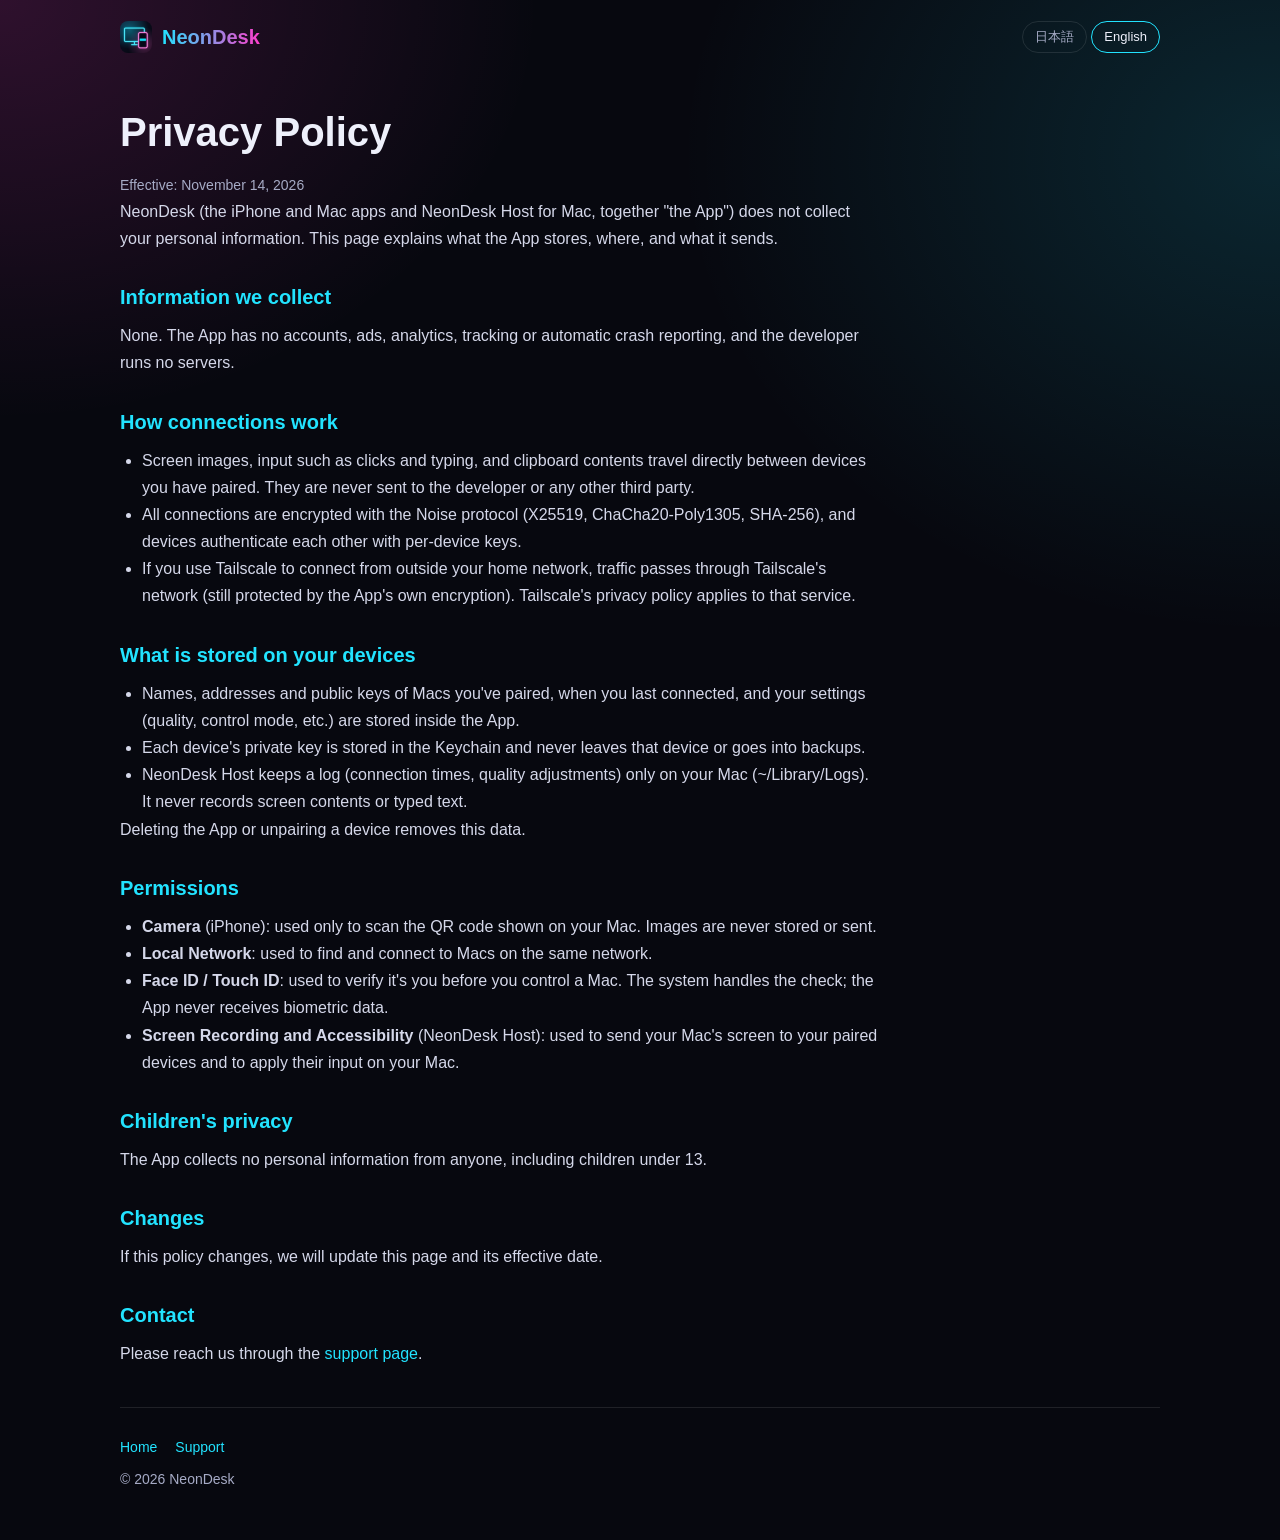
==== privacy.html @ fb0a2e22 "🚀 NeonDesk の配布ページを公開 Co-Authored-By: Claude Opus 5.5 <noreply@anthropic.com>" ====
<!doctype html>
<html lang="ja">
<head>
<meta charset="utf-8">
<meta name="viewport" content="width=device-width, initial-scale=1">
<title>プライバシーポリシー — NeonDesk</title>
<meta name="title-ja" content="プライバシーポリシー — NeonDesk">
<meta name="title-en" content="Privacy Policy — NeonDesk">
<link rel="icon" href="favicon.png">
<link rel="stylesheet" href="style.css">
</head>
<body>
<div class="wrap">
  <header>
    <a class="brand" href="./"><img src="img/icon.png" alt=""><span class="grad">NeonDesk</span></a>
    <div class="langs"><button data-lang="ja">日本語</button> <button data-lang="en">English</button></div>
  </header>

  <article class="doc" lang="ja">
    <h1>プライバシーポリシー</h1>
    <p class="meta">施行日：2026 年 11 月 14 日</p>
    <p>NeonDesk（iPhone 版・Mac 版のアプリと、Mac 用の NeonDesk Host。以下「本アプリ」）は、あなたの個人情報を集めません。このページでは、本アプリが何をどこに保存し、何を送るのかを説明します。</p>

    <h2>集める情報</h2>
    <p>ありません。本アプリには、アカウント、広告、アクセス解析、行動の追跡、クラッシュの自動送信のいずれもありません。開発者が運営するサーバーもありません。</p>

    <h2>通信について</h2>
    <ul>
      <li>画面の映像、クリック・文字入力などの操作、クリップボードの内容は、あなたがペアリングした機器どうしで直接やりとりされます。開発者やほかの第三者には送られません。</li>
      <li>通信はすべて Noise プロトコル（X25519・ChaCha20-Poly1305・SHA-256）で暗号化され、機器ごとの鍵で互いを確かめます。</li>
      <li>外出先からつなぐために Tailscale を使う場合、通信は Tailscale のネットワークを通ります（中身は本アプリの暗号化で守られたままです）。Tailscale の扱いは Tailscale のプライバシーポリシーに従います。</li>
    </ul>

    <h2>機器の中に保存するもの</h2>
    <ul>
      <li>ペアリングした Mac の名前・アドレス・公開鍵、最後につないだ日時、設定（画質・操作モードなど）：アプリの中に保存します。</li>
      <li>機器ごとの秘密鍵：キーチェーンに保存し、ほかの機器やバックアップには移りません。</li>
      <li>NeonDesk Host のログ（つないだ時刻・画質の調整など）：Mac の中（~/Library/Logs）にだけ保存します。画面の内容や入力した文字は記録しません。</li>
    </ul>
    <p>これらはアプリを削除するか、アプリ内でペアリングを解除すると消えます。</p>

    <h2>使う機能と許可</h2>
    <ul>
      <li><b>カメラ</b>（iPhone）：Mac に表示された QR コードを読み取るためだけに使い、画像は保存も送信もしません。</li>
      <li><b>ローカルネットワーク</b>：同じネットワークにある Mac を見つけてつなぐために使います。</li>
      <li><b>Face ID / Touch ID</b>：Mac を操作する前に本人確認をするために使います。判定は OS が行い、本アプリは生体情報を受け取りません。</li>
      <li><b>画面収録・アクセシビリティ</b>（NeonDesk Host）：ペアリングした機器に Mac の画面を送り、そこからの操作を Mac に届けるために使います。</li>
    </ul>

    <h2>子どものプライバシー</h2>
    <p>本アプリは誰の個人情報も集めないため、13 歳未満の子どもの情報も集めません。</p>

    <h2>このポリシーの変更</h2>
    <p>内容を変えるときは、このページを更新し、施行日を改めます。</p>

    <h2>お問い合わせ</h2>
    <p><a href="support.html">サポートページ</a>からお問い合わせください。</p>
  </article>

  <article class="doc" lang="en">
    <h1>Privacy Policy</h1>
    <p class="meta">Effective: November 14, 2026</p>
    <p>NeonDesk (the iPhone and Mac apps and NeonDesk Host for Mac, together "the App") does not collect your personal information. This page explains what the App stores, where, and what it sends.</p>

    <h2>Information we collect</h2>
    <p>None. The App has no accounts, ads, analytics, tracking or automatic crash reporting, and the developer runs no servers.</p>

    <h2>How connections work</h2>
    <ul>
      <li>Screen images, input such as clicks and typing, and clipboard contents travel directly between devices you have paired. They are never sent to the developer or any other third party.</li>
      <li>All connections are encrypted with the Noise protocol (X25519, ChaCha20-Poly1305, SHA-256), and devices authenticate each other with per-device keys.</li>
      <li>If you use Tailscale to connect from outside your home network, traffic passes through Tailscale's network (still protected by the App's own encryption). Tailscale's privacy policy applies to that service.</li>
    </ul>

    <h2>What is stored on your devices</h2>
    <ul>
      <li>Names, addresses and public keys of Macs you've paired, when you last connected, and your settings (quality, control mode, etc.) are stored inside the App.</li>
      <li>Each device's private key is stored in the Keychain and never leaves that device or goes into backups.</li>
      <li>NeonDesk Host keeps a log (connection times, quality adjustments) only on your Mac (~/Library/Logs). It never records screen contents or typed text.</li>
    </ul>
    <p>Deleting the App or unpairing a device removes this data.</p>

    <h2>Permissions</h2>
    <ul>
      <li><b>Camera</b> (iPhone): used only to scan the QR code shown on your Mac. Images are never stored or sent.</li>
      <li><b>Local Network</b>: used to find and connect to Macs on the same network.</li>
      <li><b>Face ID / Touch ID</b>: used to verify it's you before you control a Mac. The system handles the check; the App never receives biometric data.</li>
      <li><b>Screen Recording and Accessibility</b> (NeonDesk Host): used to send your Mac's screen to your paired devices and to apply their input on your Mac.</li>
    </ul>

    <h2>Children's privacy</h2>
    <p>The App collects no personal information from anyone, including children under 13.</p>

    <h2>Changes</h2>
    <p>If this policy changes, we will update this page and its effective date.</p>

    <h2>Contact</h2>
    <p>Please reach us through the <a href="support.html">support page</a>.</p>
  </article>

  <footer>
    <nav>
      <a href="./"><span lang="ja">トップ</span><span lang="en">Home</span></a>
      <a href="support.html"><span lang="ja">サポート</span><span lang="en">Support</span></a>
    </nav>
    <div>© 2026 NeonDesk</div>
  </footer>
</div>
<script src="lang.js"></script>
</body>
</html>
---- style.css ----
:root {
  --bg: #07080f;
  --panel: rgba(255, 255, 255, 0.04);
  --line: rgba(255, 255, 255, 0.10);
  --text: #eef0fb;
  --dim: #a6abc6;
  --cyan: #22e3ff;
  --pink: #ff3dcc;
  --lime: #b8ff5c;
}
* { box-sizing: border-box; margin: 0; padding: 0; }
html { scroll-behavior: smooth; }
body {
  font-family: -apple-system, BlinkMacSystemFont, "Hiragino Sans", "Hiragino Kaku Gothic ProN", "Segoe UI", sans-serif;
  color: var(--text);
  background:
    radial-gradient(900px 700px at 0% 0%, rgba(255, 61, 204, 0.16), transparent 60%),
    radial-gradient(1000px 800px at 100% 10%, rgba(34, 227, 255, 0.14), transparent 60%),
    var(--bg);
  line-height: 1.7;
  -webkit-font-smoothing: antialiased;
}
a { color: var(--cyan); text-decoration: none; }
a:hover { text-decoration: underline; }
.wrap { max-width: 1080px; margin: 0 auto; padding: 0 20px; }

/* 言語の切り替え: <html lang> に合わせて片方だけ出す */
html[lang="ja"] [lang="en"]:not(html), html[lang="en"] [lang="ja"]:not(html) { display: none !important; }

header { display: flex; align-items: center; justify-content: space-between; padding: 20px 0; }
.brand { display: flex; align-items: center; gap: 10px; font-weight: 800; font-size: 20px; color: var(--text); }
.brand img { width: 32px; height: 32px; border-radius: 8px; }
.grad { background: linear-gradient(90deg, var(--cyan), var(--pink)); -webkit-background-clip: text; background-clip: text; color: transparent; }
.langs button {
  background: none; border: 1px solid var(--line); color: var(--dim); border-radius: 999px;
  padding: 4px 12px; font: inherit; font-size: 13px; cursor: pointer;
}
.langs button[aria-pressed="true"] { color: var(--text); border-color: var(--cyan); }

.hero { padding: 48px 0 24px; text-align: center; }
.hero h1 { font-size: clamp(38px, 7vw, 72px); line-height: 1.12; font-weight: 800; letter-spacing: -0.02em; }
.hero p.lead { margin: 18px auto 0; max-width: 640px; font-size: clamp(16px, 2.2vw, 20px); color: var(--dim); }
.cta { display: flex; flex-wrap: wrap; justify-content: center; gap: 12px; margin-top: 28px; }
.btn {
  display: inline-flex; align-items: center; gap: 8px; padding: 13px 22px; border-radius: 14px;
  font-weight: 700; font-size: 16px; border: 1px solid var(--line); color: var(--text); background: var(--panel);
}
.btn.primary { background: var(--cyan); color: #04121a; border-color: transparent; box-shadow: 0 0 28px rgba(34, 227, 255, 0.45); }
.btn:hover { text-decoration: none; filter: brightness(1.08); }
.btn.disabled { opacity: 0.55; pointer-events: none; }
.note { margin-top: 10px; font-size: 13px; color: var(--dim); }
.shot { display: block; width: 100%; max-width: 980px; margin: 36px auto 0; border-radius: 22px; border: 1px solid var(--line);
  box-shadow: 0 30px 90px rgba(0, 0, 0, 0.55), 0 0 80px rgba(34, 227, 255, 0.12); }

section { padding: 56px 0; }
section h2 { font-size: clamp(26px, 4vw, 36px); line-height: 1.25; margin-bottom: 18px; }
.grid { display: grid; grid-template-columns: repeat(auto-fit, minmax(240px, 1fr)); gap: 16px; }
.card { background: var(--panel); border: 1px solid var(--line); border-radius: 18px; padding: 22px; }
.card h3 { font-size: 18px; margin-bottom: 6px; }
.card p { color: var(--dim); font-size: 15px; }
.steps { counter-reset: s; list-style: none; display: grid; gap: 12px; }
.steps li { counter-increment: s; position: relative; padding: 16px 18px 16px 62px; background: var(--panel); border: 1px solid var(--line); border-radius: 16px; }
.steps li::before {
  content: counter(s); position: absolute; left: 16px; top: 14px; width: 32px; height: 32px; border-radius: 50%;
  background: var(--cyan); color: #04121a; font-weight: 800; display: grid; place-items: center;
}
.steps li b { display: block; }
.steps li span { color: var(--dim); font-size: 15px; }
.split { display: grid; grid-template-columns: 1fr 1fr; gap: 28px; align-items: center; }
.split img { width: 100%; border-radius: 18px; border: 1px solid var(--line); }
@media (max-width: 760px) { .split { grid-template-columns: 1fr; } }

.doc { max-width: 760px; }
.doc h1 { font-size: clamp(28px, 5vw, 40px); margin: 24px 0 8px; }
.doc h2 { font-size: 20px; margin: 28px 0 8px; color: var(--cyan); }
.doc p, .doc li { color: #d5d8ea; }
.doc ul { padding-left: 22px; }
.doc .meta { color: var(--dim); font-size: 14px; }
details { background: var(--panel); border: 1px solid var(--line); border-radius: 14px; padding: 14px 18px; margin: 10px 0; }
details summary { cursor: pointer; font-weight: 700; }
details p { margin-top: 8px; color: #d5d8ea; }
code { background: rgba(255, 255, 255, 0.08); padding: 1px 6px; border-radius: 6px; font-size: 0.92em; }

footer { border-top: 1px solid var(--line); margin-top: 40px; padding: 28px 0 48px; color: var(--dim); font-size: 14px; }
footer nav { display: flex; flex-wrap: wrap; gap: 18px; margin-bottom: 8px; }
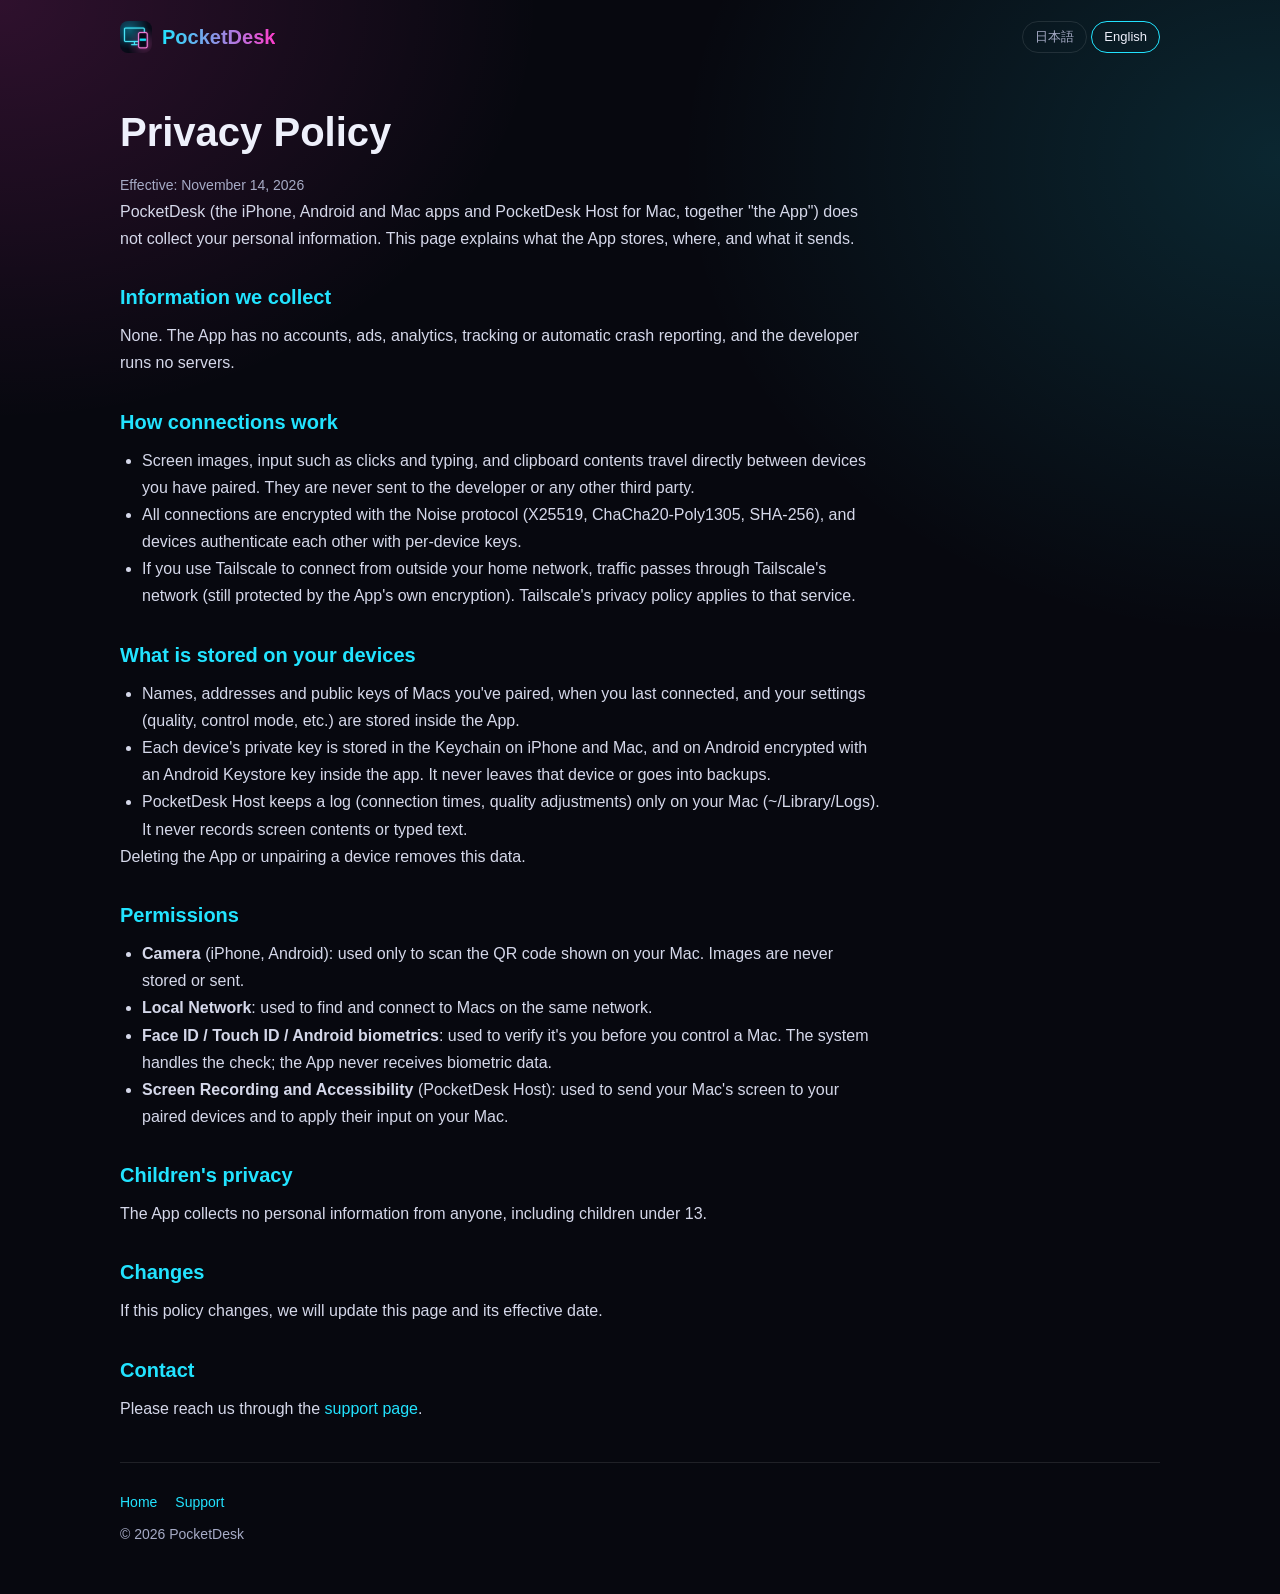
==== commit 642c238f: "🔁 名前を PocketDesk に戻す・Android 版をプライバシーポリシーに追加 Co-Authored-By: Claude Opus 5.5 <noreply@anthropic.com>" ====
--- a/privacy.html
+++ b/privacy.html
@@ -3,23 +3,23 @@
 <head>
 <meta charset="utf-8">
 <meta name="viewport" content="width=device-width, initial-scale=1">
-<title>プライバシーポリシー — NeonDesk</title>
-<meta name="title-ja" content="プライバシーポリシー — NeonDesk">
-<meta name="title-en" content="Privacy Policy — NeonDesk">
+<title>プライバシーポリシー — PocketDesk</title>
+<meta name="title-ja" content="プライバシーポリシー — PocketDesk">
+<meta name="title-en" content="Privacy Policy — PocketDesk">
 <link rel="icon" href="favicon.png">
 <link rel="stylesheet" href="style.css">
 </head>
 <body>
 <div class="wrap">
   <header>
-    <a class="brand" href="./"><img src="img/icon.png" alt=""><span class="grad">NeonDesk</span></a>
+    <a class="brand" href="./"><img src="img/icon.png" alt=""><span class="grad">PocketDesk</span></a>
     <div class="langs"><button data-lang="ja">日本語</button> <button data-lang="en">English</button></div>
   </header>
 
   <article class="doc" lang="ja">
     <h1>プライバシーポリシー</h1>
     <p class="meta">施行日：2026 年 11 月 14 日</p>
-    <p>NeonDesk（iPhone 版・Mac 版のアプリと、Mac 用の NeonDesk Host。以下「本アプリ」）は、あなたの個人情報を集めません。このページでは、本アプリが何をどこに保存し、何を送るのかを説明します。</p>
+    <p>PocketDesk（iPhone 版・Android 版・Mac 版のアプリと、Mac 用の PocketDesk Host。以下「本アプリ」）は、あなたの個人情報を集めません。このページでは、本アプリが何をどこに保存し、何を送るのかを説明します。</p>
 
     <h2>集める情報</h2>
     <p>ありません。本アプリには、アカウント、広告、アクセス解析、行動の追跡、クラッシュの自動送信のいずれもありません。開発者が運営するサーバーもありません。</p>
@@ -34,17 +34,17 @@
     <h2>機器の中に保存するもの</h2>
     <ul>
       <li>ペアリングした Mac の名前・アドレス・公開鍵、最後につないだ日時、設定（画質・操作モードなど）：アプリの中に保存します。</li>
-      <li>機器ごとの秘密鍵：キーチェーンに保存し、ほかの機器やバックアップには移りません。</li>
-      <li>NeonDesk Host のログ（つないだ時刻・画質の調整など）：Mac の中（~/Library/Logs）にだけ保存します。画面の内容や入力した文字は記録しません。</li>
+      <li>機器ごとの秘密鍵：iPhone・Mac ではキーチェーン、Android では Android Keystore の鍵で暗号化してアプリの中に保存し、ほかの機器やバックアップには移りません。</li>
+      <li>PocketDesk Host のログ（つないだ時刻・画質の調整など）：Mac の中（~/Library/Logs）にだけ保存します。画面の内容や入力した文字は記録しません。</li>
     </ul>
     <p>これらはアプリを削除するか、アプリ内でペアリングを解除すると消えます。</p>
 
     <h2>使う機能と許可</h2>
     <ul>
-      <li><b>カメラ</b>（iPhone）：Mac に表示された QR コードを読み取るためだけに使い、画像は保存も送信もしません。</li>
+      <li><b>カメラ</b>（iPhone・Android）：Mac に表示された QR コードを読み取るためだけに使い、画像は保存も送信もしません。</li>
       <li><b>ローカルネットワーク</b>：同じネットワークにある Mac を見つけてつなぐために使います。</li>
-      <li><b>Face ID / Touch ID</b>：Mac を操作する前に本人確認をするために使います。判定は OS が行い、本アプリは生体情報を受け取りません。</li>
-      <li><b>画面収録・アクセシビリティ</b>（NeonDesk Host）：ペアリングした機器に Mac の画面を送り、そこからの操作を Mac に届けるために使います。</li>
+      <li><b>Face ID / Touch ID・Android の生体認証</b>：Mac を操作する前に本人確認をするために使います。判定は OS が行い、本アプリは生体情報を受け取りません。</li>
+      <li><b>画面収録・アクセシビリティ</b>（PocketDesk Host）：ペアリングした機器に Mac の画面を送り、そこからの操作を Mac に届けるために使います。</li>
     </ul>
 
     <h2>子どものプライバシー</h2>
@@ -60,7 +60,7 @@
   <article class="doc" lang="en">
     <h1>Privacy Policy</h1>
     <p class="meta">Effective: November 14, 2026</p>
-    <p>NeonDesk (the iPhone and Mac apps and NeonDesk Host for Mac, together "the App") does not collect your personal information. This page explains what the App stores, where, and what it sends.</p>
+    <p>PocketDesk (the iPhone, Android and Mac apps and PocketDesk Host for Mac, together "the App") does not collect your personal information. This page explains what the App stores, where, and what it sends.</p>
 
     <h2>Information we collect</h2>
     <p>None. The App has no accounts, ads, analytics, tracking or automatic crash reporting, and the developer runs no servers.</p>
@@ -75,17 +75,17 @@
     <h2>What is stored on your devices</h2>
     <ul>
       <li>Names, addresses and public keys of Macs you've paired, when you last connected, and your settings (quality, control mode, etc.) are stored inside the App.</li>
-      <li>Each device's private key is stored in the Keychain and never leaves that device or goes into backups.</li>
-      <li>NeonDesk Host keeps a log (connection times, quality adjustments) only on your Mac (~/Library/Logs). It never records screen contents or typed text.</li>
+      <li>Each device's private key is stored in the Keychain on iPhone and Mac, and on Android encrypted with an Android Keystore key inside the app. It never leaves that device or goes into backups.</li>
+      <li>PocketDesk Host keeps a log (connection times, quality adjustments) only on your Mac (~/Library/Logs). It never records screen contents or typed text.</li>
     </ul>
     <p>Deleting the App or unpairing a device removes this data.</p>
 
     <h2>Permissions</h2>
     <ul>
-      <li><b>Camera</b> (iPhone): used only to scan the QR code shown on your Mac. Images are never stored or sent.</li>
+      <li><b>Camera</b> (iPhone, Android): used only to scan the QR code shown on your Mac. Images are never stored or sent.</li>
       <li><b>Local Network</b>: used to find and connect to Macs on the same network.</li>
-      <li><b>Face ID / Touch ID</b>: used to verify it's you before you control a Mac. The system handles the check; the App never receives biometric data.</li>
-      <li><b>Screen Recording and Accessibility</b> (NeonDesk Host): used to send your Mac's screen to your paired devices and to apply their input on your Mac.</li>
+      <li><b>Face ID / Touch ID / Android biometrics</b>: used to verify it's you before you control a Mac. The system handles the check; the App never receives biometric data.</li>
+      <li><b>Screen Recording and Accessibility</b> (PocketDesk Host): used to send your Mac's screen to your paired devices and to apply their input on your Mac.</li>
     </ul>
 
     <h2>Children's privacy</h2>
@@ -103,7 +103,7 @@
       <a href="./"><span lang="ja">トップ</span><span lang="en">Home</span></a>
       <a href="support.html"><span lang="ja">サポート</span><span lang="en">Support</span></a>
     </nav>
-    <div>© 2026 NeonDesk</div>
+    <div>© 2026 PocketDesk</div>
   </footer>
 </div>
 <script src="lang.js"></script>
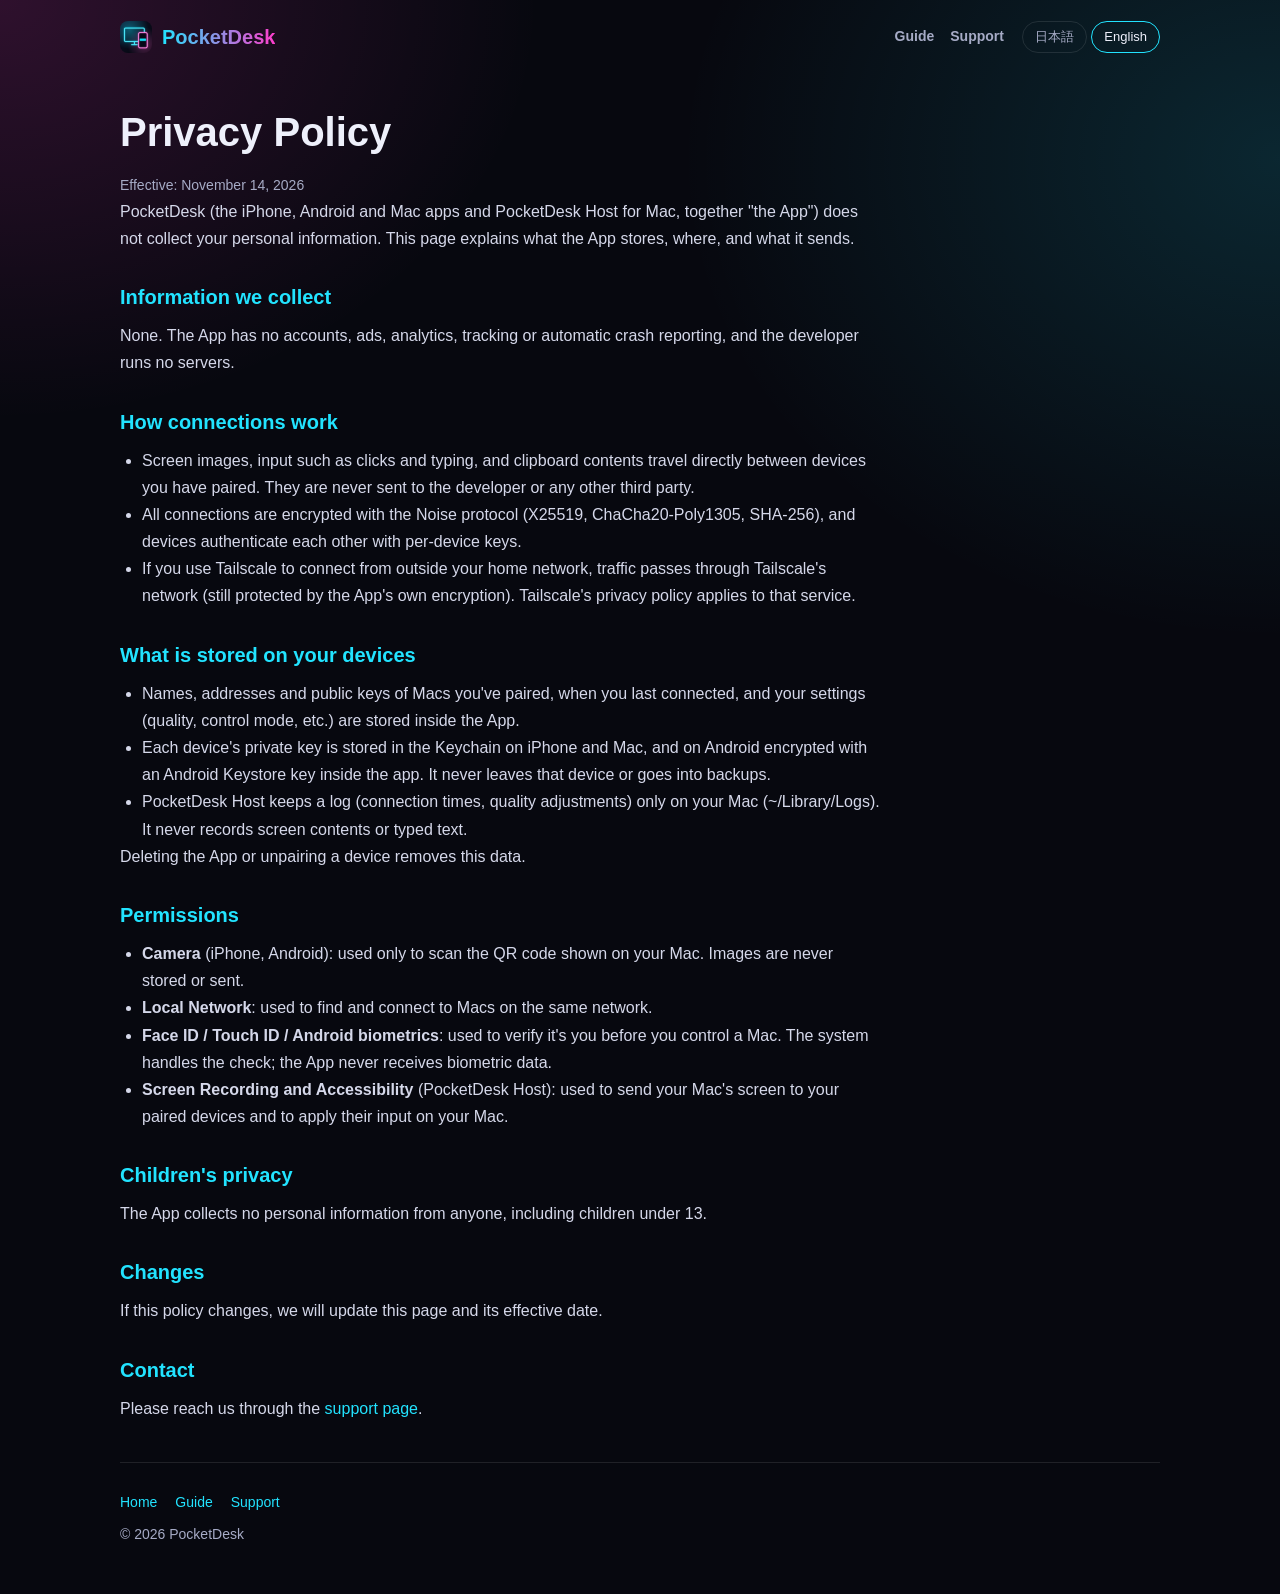
==== commit b6fadb89: "📖 使い方ガイドのページを追加・外出先からの説明をくわしくする - guide.html: はじめかた 5 ステップ・操作のしかた（動くお手本）・つながらないとき・外出先から・安心のしくみ・よくある質" ====
--- a/privacy.html
+++ b/privacy.html
@@ -13,7 +13,13 @@
 <div class="wrap">
   <header>
     <a class="brand" href="./"><img src="img/icon.png" alt=""><span class="grad">PocketDesk</span></a>
-    <div class="langs"><button data-lang="ja">日本語</button> <button data-lang="en">English</button></div>
+    <div class="hright">
+      <nav class="nav">
+        <a href="guide.html"><span lang="ja">使い方</span><span lang="en">Guide</span></a>
+        <a class="wide" href="support.html"><span lang="ja">サポート</span><span lang="en">Support</span></a>
+      </nav>
+      <div class="langs"><button data-lang="ja">日本語</button> <button data-lang="en">English</button></div>
+    </div>
   </header>
 
   <article class="doc" lang="ja">
@@ -101,6 +107,7 @@
   <footer>
     <nav>
       <a href="./"><span lang="ja">トップ</span><span lang="en">Home</span></a>
+      <a href="guide.html"><span lang="ja">使い方</span><span lang="en">Guide</span></a>
       <a href="support.html"><span lang="ja">サポート</span><span lang="en">Support</span></a>
     </nav>
     <div>© 2026 PocketDesk</div>
--- a/style.css
+++ b/style.css
@@ -19,6 +19,7 @@
     var(--bg);
   line-height: 1.7;
   -webkit-font-smoothing: antialiased;
+  word-break: auto-phrase;
 }
 a { color: var(--cyan); text-decoration: none; }
 a:hover { text-decoration: underline; }
@@ -36,6 +37,16 @@
   padding: 4px 12px; font: inherit; font-size: 13px; cursor: pointer;
 }
 .langs button[aria-pressed="true"] { color: var(--text); border-color: var(--cyan); }
+.hright { display: flex; align-items: center; gap: 18px; }
+.nav { display: flex; gap: 16px; font-size: 14px; font-weight: 600; }
+.nav a { color: var(--dim); }
+.nav a:hover, .nav a[aria-current="page"] { color: var(--text); text-decoration: none; }
+@media (max-width: 600px) { .nav .wide { display: none; } .hright { gap: 12px; } }
+
+/* 2 行のボタン（App Store・ダウンロード） */
+.btn.two { flex-direction: column; align-items: flex-start; gap: 0; line-height: 1.25; padding: 10px 22px 11px; }
+.btn.two small { font-size: 12px; font-weight: 600; opacity: 0.75; }
+.btn.two b { font-size: 17px; word-break: keep-all; }
 
 .hero { padding: 48px 0 24px; text-align: center; }
 .hero h1 { font-size: clamp(38px, 7vw, 72px); line-height: 1.12; font-weight: 800; letter-spacing: -0.02em; }
@@ -68,7 +79,7 @@
 .steps li span { color: var(--dim); font-size: 15px; }
 .split { display: grid; grid-template-columns: 1fr 1fr; gap: 28px; align-items: center; }
 .split img { width: 100%; border-radius: 18px; border: 1px solid var(--line); }
-@media (max-width: 760px) { .split { grid-template-columns: 1fr; } }
+@media (max-width: 760px) { .split { grid-template-columns: 1fr; } .split > div { order: -1; } }
 
 .doc { max-width: 760px; }
 .doc h1 { font-size: clamp(28px, 5vw, 40px); margin: 24px 0 8px; }
@@ -83,3 +94,29 @@
 
 footer { border-top: 1px solid var(--line); margin-top: 40px; padding: 28px 0 48px; color: var(--dim); font-size: 14px; }
 footer nav { display: flex; flex-wrap: wrap; gap: 18px; margin-bottom: 8px; }
+
+/* 中央寄せのリンク */
+.more { text-align: center; margin-top: 18px; font-size: 15px; }
+
+/* 見出しの組み方（日本語の詰め・文節で折り返す） */
+h1, h2, h3 { font-feature-settings: "palt"; word-break: auto-phrase; text-wrap: balance; }
+
+/* ---------- iPhone で見ている人向け ---------- */
+.onlym { display: none; }
+@media (max-width: 700px) { .onlym { display: block; } }
+.sendmac {
+  margin-top: 14px; padding: 14px; border-radius: 16px; font-size: 14px; color: #d9dcf0;
+  background: rgba(34, 227, 255, .06); border: 1px solid rgba(34, 227, 255, .25);
+}
+.sendmac b { color: var(--cyan); }
+.sendmac code { word-break: break-all; }
+.share { display: none; margin-top: 10px; font: inherit; font-weight: 800; font-size: 14px; color: #04121a; background: var(--cyan); border: 0; border-radius: 12px; padding: 9px 14px; cursor: pointer; }
+.can-share .share { display: inline-block; }
+
+@media (max-width: 520px) {
+  header { gap: 10px; }
+  .brand { font-size: 18px; gap: 8px; }
+  .brand img { width: 28px; height: 28px; }
+  .langs button { padding: 3px 9px; font-size: 12px; }
+  .btn.two b { font-size: 15.5px; }
+}
